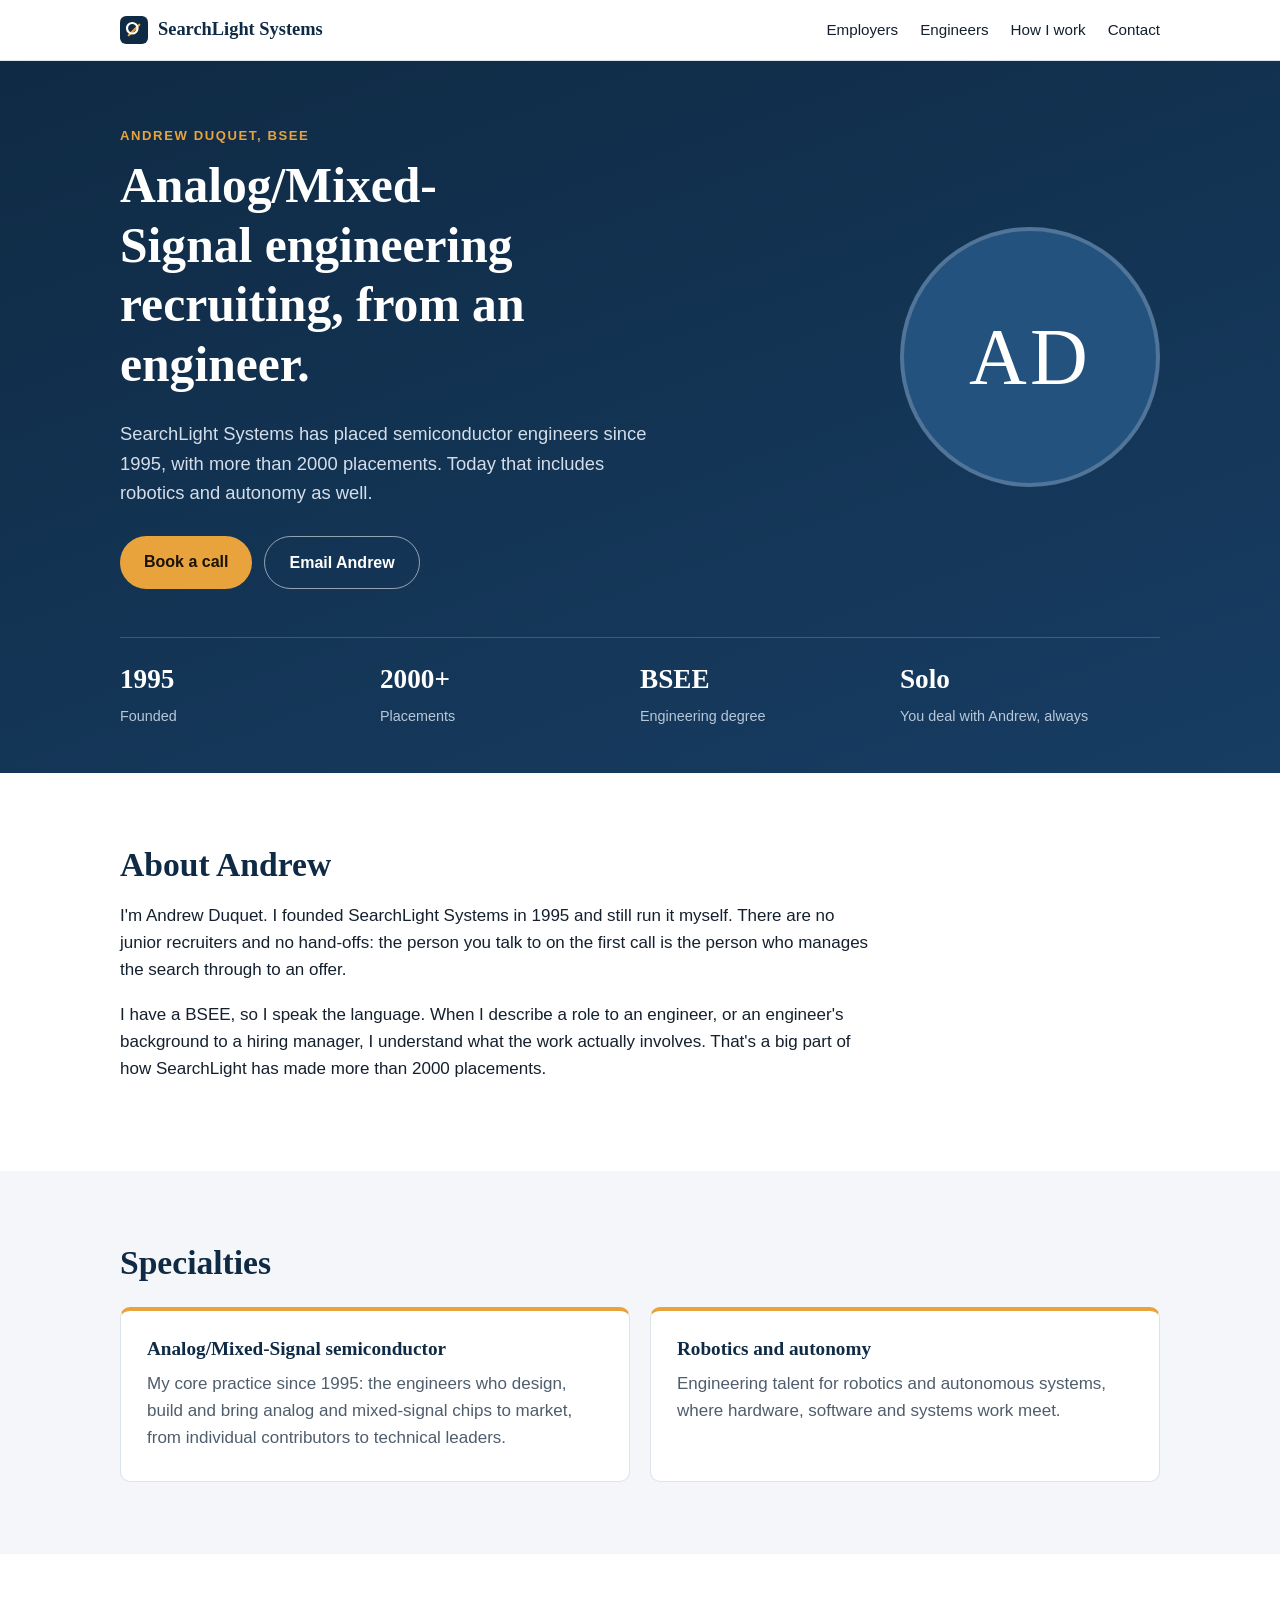
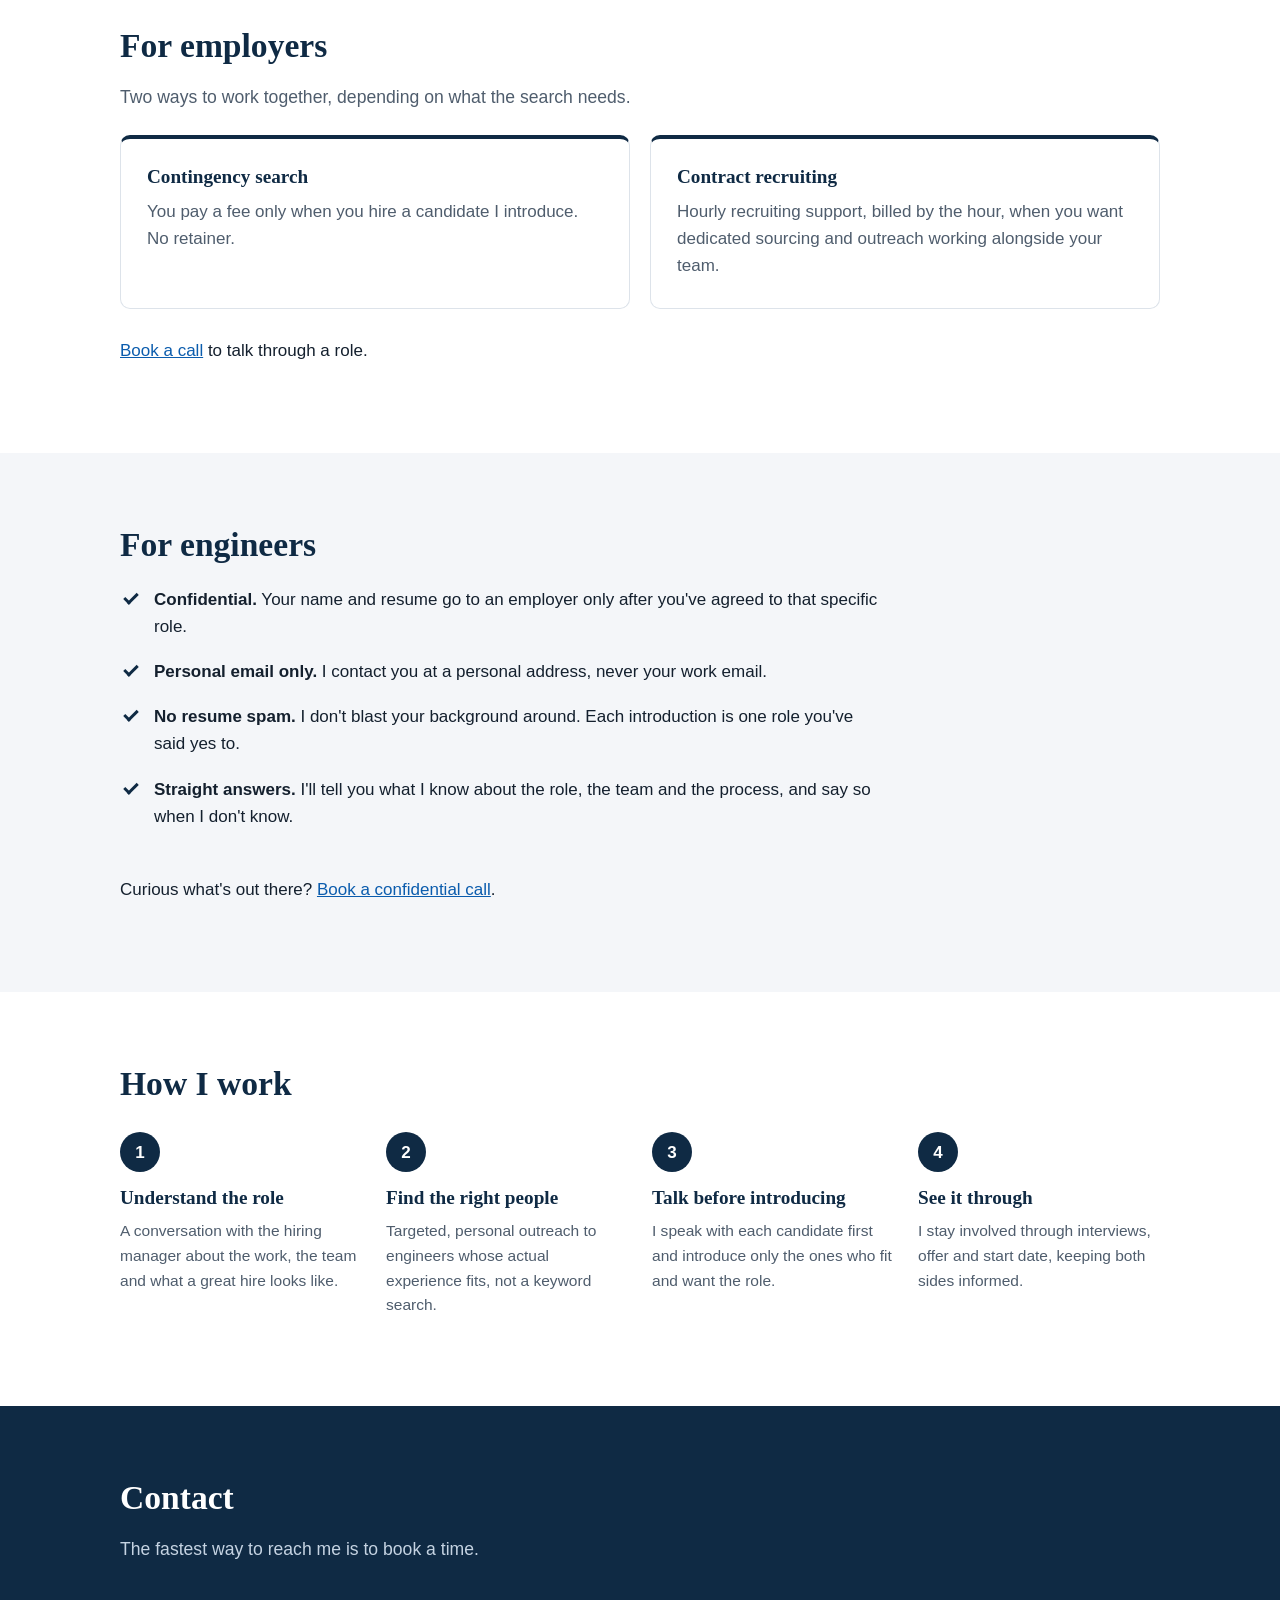
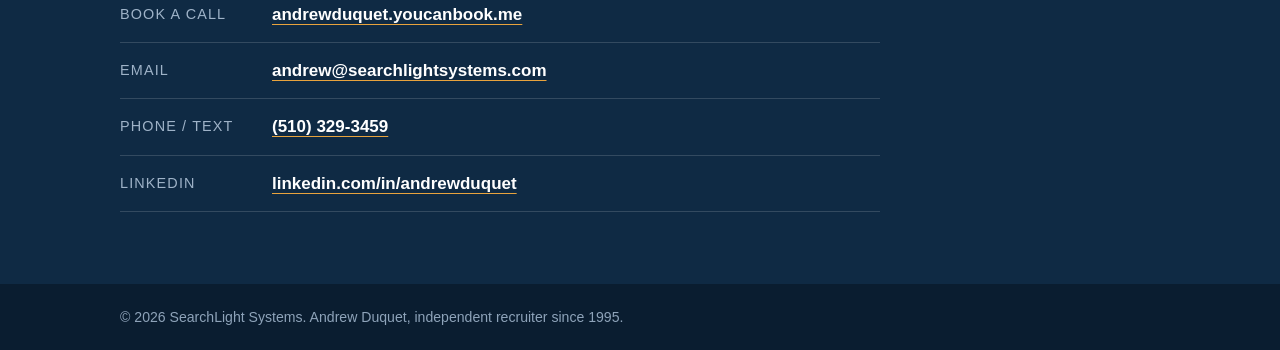
==== index.html @ 08ff0911 "SearchLight Systems one-page site, go-live steps and DNS baseline Co-Authored-By: Claude Opus 5.5 <n" ====
<!doctype html>
<html lang="en">
<head>
  <meta charset="utf-8">
  <meta name="viewport" content="width=device-width, initial-scale=1">
  <title>SearchLight Systems | Analog/Mixed-Signal and Robotics Recruiting</title>
  <meta name="description" content="SearchLight Systems is Andrew Duquet, an independent recruiter placing Analog/Mixed-Signal semiconductor engineers since 1995, plus robotics and autonomy. 2000+ placements. BSEE.">
  <link rel="canonical" href="https://www.searchlightsystems.com/">
  <meta property="og:type" content="website">
  <meta property="og:title" content="SearchLight Systems | Andrew Duquet">
  <meta property="og:description" content="Independent Analog/Mixed-Signal semiconductor recruiting since 1995, plus robotics and autonomy. 2000+ placements.">
  <meta property="og:url" content="https://www.searchlightsystems.com/">
  <meta name="theme-color" content="#0f2a44">
  <link rel="icon" href="assets/favicon.svg" type="image/svg+xml">
  <link rel="stylesheet" href="styles.css">
</head>
<body>
  <a class="skip" href="#main">Skip to content</a>

  <header class="site-header">
    <div class="wrap header-inner">
      <a class="brand" href="#top" aria-label="SearchLight Systems, home">
        <img src="assets/favicon.svg" alt="" width="28" height="28">
        <span>SearchLight Systems</span>
      </a>
      <nav aria-label="Main">
        <ul>
          <li><a href="#employers">Employers</a></li>
          <li><a href="#engineers">Engineers</a></li>
          <li><a href="#process">How I work</a></li>
          <li><a href="#contact">Contact</a></li>
        </ul>
      </nav>
    </div>
  </header>

  <main id="main">
    <section class="hero" id="top">
      <div class="wrap hero-inner">
        <div class="hero-text">
          <p class="eyebrow">Andrew Duquet, BSEE</p>
          <h1>Analog/Mixed-Signal engineering recruiting, from an engineer.</h1>
          <p class="lede">SearchLight Systems has placed semiconductor engineers since 1995, with more than 2000 placements. Today that includes robotics and autonomy as well.</p>
          <div class="actions">
            <a class="btn btn-primary" href="https://andrewduquet.youcanbook.me" target="_blank" rel="noopener">Book a call</a>
            <a class="btn btn-ghost" href="mailto:andrew@searchlightsystems.com">Email Andrew</a>
          </div>
        </div>
        <!-- PLACEHOLDER: replace this monogram with Andrew's headshot.
             Save it as assets/andrew.jpg (square, at least 600x600) and use:
             <img class="headshot" src="assets/andrew.jpg" alt="Andrew Duquet" width="300" height="300"> -->
        <div class="headshot headshot-placeholder" role="img" aria-label="Andrew Duquet">AD</div>
      </div>
      <div class="wrap">
        <ul class="facts" aria-label="At a glance">
          <li><strong>1995</strong><span>Founded</span></li>
          <li><strong>2000+</strong><span>Placements</span></li>
          <li><strong>BSEE</strong><span>Engineering degree</span></li>
          <li><strong>Solo</strong><span>You deal with Andrew, always</span></li>
        </ul>
      </div>
    </section>

    <section id="about" class="section">
      <div class="wrap narrow">
        <h2>About Andrew</h2>
        <p>I'm Andrew Duquet. I founded SearchLight Systems in 1995 and still run it myself. There are no junior recruiters and no hand-offs: the person you talk to on the first call is the person who manages the search through to an offer.</p>
        <p>I have a BSEE, so I speak the language. When I describe a role to an engineer, or an engineer's background to a hiring manager, I understand what the work actually involves. That's a big part of how SearchLight has made more than 2000 placements.</p>
      </div>
    </section>

    <section id="specialties" class="section alt">
      <div class="wrap">
        <h2>Specialties</h2>
        <div class="cards two">
          <article class="card">
            <h3>Analog/Mixed-Signal semiconductor</h3>
            <p>My core practice since 1995: the engineers who design, build and bring analog and mixed-signal chips to market, from individual contributors to technical leaders.</p>
          </article>
          <article class="card">
            <h3>Robotics and autonomy</h3>
            <p>Engineering talent for robotics and autonomous systems, where hardware, software and systems work meet.</p>
          </article>
        </div>
      </div>
    </section>

    <section id="employers" class="section">
      <div class="wrap">
        <h2>For employers</h2>
        <p class="section-lede">Two ways to work together, depending on what the search needs.</p>
        <div class="cards two">
          <article class="card">
            <h3>Contingency search</h3>
            <p>You pay a fee only when you hire a candidate I introduce. No retainer.</p>
          </article>
          <article class="card">
            <h3>Contract recruiting</h3>
            <p>Hourly recruiting support, billed by the hour, when you want dedicated sourcing and outreach working alongside your team.</p>
          </article>
        </div>
        <p class="cta-line"><a href="https://andrewduquet.youcanbook.me" target="_blank" rel="noopener">Book a call</a> to talk through a role.</p>
      </div>
    </section>

    <section id="engineers" class="section alt">
      <div class="wrap narrow">
        <h2>For engineers</h2>
        <ul class="checks">
          <li><strong>Confidential.</strong> Your name and resume go to an employer only after you've agreed to that specific role.</li>
          <li><strong>Personal email only.</strong> I contact you at a personal address, never your work email.</li>
          <li><strong>No resume spam.</strong> I don't blast your background around. Each introduction is one role you've said yes to.</li>
          <li><strong>Straight answers.</strong> I'll tell you what I know about the role, the team and the process, and say so when I don't know.</li>
        </ul>
        <p class="cta-line">Curious what's out there? <a href="https://andrewduquet.youcanbook.me" target="_blank" rel="noopener">Book a confidential call</a>.</p>
      </div>
    </section>

    <section id="process" class="section">
      <div class="wrap">
        <h2>How I work</h2>
        <ol class="steps">
          <li>
            <h3>Understand the role</h3>
            <p>A conversation with the hiring manager about the work, the team and what a great hire looks like.</p>
          </li>
          <li>
            <h3>Find the right people</h3>
            <p>Targeted, personal outreach to engineers whose actual experience fits, not a keyword search.</p>
          </li>
          <li>
            <h3>Talk before introducing</h3>
            <p>I speak with each candidate first and introduce only the ones who fit and want the role.</p>
          </li>
          <li>
            <h3>See it through</h3>
            <p>I stay involved through interviews, offer and start date, keeping both sides informed.</p>
          </li>
        </ol>
      </div>
    </section>

    <section id="contact" class="section contact">
      <div class="wrap narrow">
        <h2>Contact</h2>
        <p class="section-lede">The fastest way to reach me is to book a time.</p>
        <ul class="contact-list">
          <li><span class="label">Book a call</span><a href="https://andrewduquet.youcanbook.me" target="_blank" rel="noopener">andrewduquet.youcanbook.me</a></li>
          <li><span class="label">Email</span><a href="mailto:andrew@searchlightsystems.com">andrew@searchlightsystems.com</a></li>
          <li><span class="label">Phone / text</span><a href="tel:+15103293459">(510) 329-3459</a></li>
          <li><span class="label">LinkedIn</span><a href="https://www.linkedin.com/in/andrewduquet" target="_blank" rel="noopener">linkedin.com/in/andrewduquet</a></li>
        </ul>
      </div>
    </section>
  </main>

  <footer class="site-footer">
    <div class="wrap">
      <p>&copy; <span id="year">2026</span> SearchLight Systems. Andrew Duquet, independent recruiter since 1995.</p>
    </div>
  </footer>
  <script>document.getElementById('year').textContent = new Date().getFullYear();</script>
</body>
</html>
---- styles.css ----
:root {
  --ink: #14202e;
  --muted: #4f5d6d;
  --bg: #ffffff;
  --bg-alt: #f4f6f9;
  --navy: #0f2a44;
  --accent: #e8a33d;
  --accent-ink: #1a1203;
  --link: #0b5cad;
  --line: #dde3ea;
  --radius: 10px;
  --wrap: 1080px;
  --serif: "Iowan Old Style", "Palatino Linotype", Palatino, Georgia, serif;
  --sans: -apple-system, BlinkMacSystemFont, "Segoe UI", Roboto, "Helvetica Neue", Arial, sans-serif;
}

*, *::before, *::after { box-sizing: border-box; }
html { scroll-behavior: smooth; scroll-padding-top: 72px; }
@media (prefers-reduced-motion: reduce) { html { scroll-behavior: auto; } }
body {
  margin: 0;
  font: 17px/1.6 var(--sans);
  color: var(--ink);
  background: var(--bg);
  -webkit-font-smoothing: antialiased;
}
img { max-width: 100%; display: block; }
a { color: var(--link); }
a:focus-visible, .btn:focus-visible { outline: 3px solid var(--accent); outline-offset: 3px; }
h1, h2, h3 { font-family: var(--serif); line-height: 1.2; margin: 0 0 .5em; color: var(--navy); }
h2 { font-size: clamp(1.6rem, 3vw, 2.1rem); }
h3 { font-size: 1.2rem; }
p { margin: 0 0 1em; }

.wrap { max-width: var(--wrap); margin: 0 auto; padding: 0 20px; }
.narrow > * { max-width: 760px; }

.skip { position: absolute; left: -999px; top: 8px; background: var(--navy); color: #fff; padding: 8px 14px; border-radius: 6px; z-index: 100; }
.skip:focus { left: 8px; }

/* Header */
.site-header {
  position: sticky; top: 0; z-index: 50;
  background: rgba(255, 255, 255, .96);
  border-bottom: 1px solid var(--line);
  backdrop-filter: saturate(160%) blur(6px);
}
.header-inner { display: flex; align-items: center; justify-content: space-between; gap: 16px; min-height: 60px; }
.brand { display: flex; align-items: center; gap: 10px; text-decoration: none; color: var(--navy); font-family: var(--serif); font-weight: 700; font-size: 1.15rem; white-space: nowrap; }
nav ul { list-style: none; display: flex; gap: 22px; margin: 0; padding: 0; }
nav a { color: var(--ink); text-decoration: none; font-size: .95rem; font-weight: 500; }
nav a:hover { color: var(--link); }

/* Hero */
.hero { background: linear-gradient(160deg, #0f2a44 0%, #173d63 100%); color: #e9eff6; padding: 64px 0 40px; }
.hero h1 { color: #fff; font-size: clamp(2rem, 4.6vw, 3.1rem); max-width: 18ch; }
.hero-inner { display: grid; grid-template-columns: 1fr auto; gap: 48px; align-items: center; }
.eyebrow { text-transform: uppercase; letter-spacing: .12em; font-size: .82rem; font-weight: 600; color: var(--accent); margin-bottom: .8em; }
.lede { font-size: 1.15rem; max-width: 52ch; color: #d3deea; }
.actions { display: flex; flex-wrap: wrap; gap: 12px; margin-top: 28px; }
.btn { display: inline-block; padding: 13px 24px; border-radius: 999px; font-weight: 600; text-decoration: none; font-size: 1rem; }
.btn-primary { background: var(--accent); color: var(--accent-ink); }
.btn-primary:hover { background: #f0b558; }
.btn-ghost { border: 1.5px solid rgba(255, 255, 255, .55); color: #fff; }
.btn-ghost:hover { background: rgba(255, 255, 255, .1); }
.headshot { width: 260px; height: 260px; border-radius: 50%; object-fit: cover; border: 4px solid rgba(255, 255, 255, .2); }
.headshot-placeholder { display: grid; place-items: center; background: #24527f; color: #fff; font-family: var(--serif); font-size: 5rem; letter-spacing: .04em; }

.facts { list-style: none; padding: 0; margin: 48px 0 0; display: grid; grid-template-columns: repeat(4, 1fr); border-top: 1px solid rgba(255, 255, 255, .18); }
.facts li { padding: 20px 12px 4px 0; }
.facts strong { display: block; font-family: var(--serif); font-size: 1.7rem; color: #fff; }
.facts span { font-size: .9rem; color: #b8c7d8; }

/* Sections */
.section { padding: 72px 0; }
.section.alt { background: var(--bg-alt); }
.section-lede { color: var(--muted); font-size: 1.1rem; max-width: 60ch; }
.cards { display: grid; gap: 20px; margin-top: 24px; }
.cards.two { grid-template-columns: repeat(2, 1fr); }
.card { background: #fff; border: 1px solid var(--line); border-radius: var(--radius); padding: 26px 26px 12px; border-top: 4px solid var(--navy); }
.alt .card { border-color: var(--line); border-top-color: var(--accent); }
.card p { color: var(--muted); }
.cta-line { margin-top: 28px; font-weight: 500; }

.checks { list-style: none; padding: 0; margin: 20px 0 0; }
.checks li { position: relative; padding: 0 0 18px 34px; }
.checks li::before { content: ""; position: absolute; left: 4px; top: 7px; width: 14px; height: 8px; border-left: 3px solid var(--navy); border-bottom: 3px solid var(--navy); transform: rotate(-45deg); }

.steps { list-style: none; padding: 0; margin: 28px 0 0; display: grid; grid-template-columns: repeat(4, 1fr); gap: 24px; counter-reset: step; }
.steps li { counter-increment: step; }
.steps li::before { content: counter(step); display: grid; place-items: center; width: 40px; height: 40px; border-radius: 50%; background: var(--navy); color: #fff; font-weight: 700; margin-bottom: 14px; }
.steps p { color: var(--muted); font-size: .97rem; }

.contact { background: var(--navy); color: #e9eff6; }
.contact h2 { color: #fff; }
.contact .section-lede { color: #c5d3e2; }
.contact-list { list-style: none; padding: 0; margin: 24px 0 0; }
.contact-list li { display: grid; grid-template-columns: 140px 1fr; gap: 12px; padding: 14px 0; border-bottom: 1px solid rgba(255, 255, 255, .15); }
.contact-list .label { color: #9fb3c8; font-size: .9rem; text-transform: uppercase; letter-spacing: .08em; padding-top: 2px; }
.contact-list a { color: #fff; font-weight: 600; text-decoration-color: var(--accent); text-underline-offset: 4px; overflow-wrap: anywhere; }

.site-footer { background: #0a1d30; color: #8ea3b9; font-size: .88rem; padding: 22px 0; }
.site-footer p { margin: 0; }

/* Tablet */
@media (max-width: 880px) {
  .steps { grid-template-columns: repeat(2, 1fr); }
  .headshot { width: 200px; height: 200px; }
  .headshot-placeholder { font-size: 4rem; }
}

/* Phone */
@media (max-width: 640px) {
  body { font-size: 16px; }
  .wrap { padding: 0 16px; }
  nav { display: none; }
  .hero { padding: 40px 0 28px; }
  .hero-inner { grid-template-columns: 1fr; gap: 28px; }
  .headshot { order: -1; width: 120px; height: 120px; }
  .headshot-placeholder { font-size: 2.6rem; }
  .facts { grid-template-columns: repeat(2, 1fr); margin-top: 32px; }
  .facts strong { font-size: 1.45rem; }
  .actions .btn { flex: 1 1 100%; text-align: center; }
  .section { padding: 52px 0; }
  .cards.two, .steps { grid-template-columns: 1fr; }
  .contact-list li { grid-template-columns: 1fr; gap: 2px; }
}
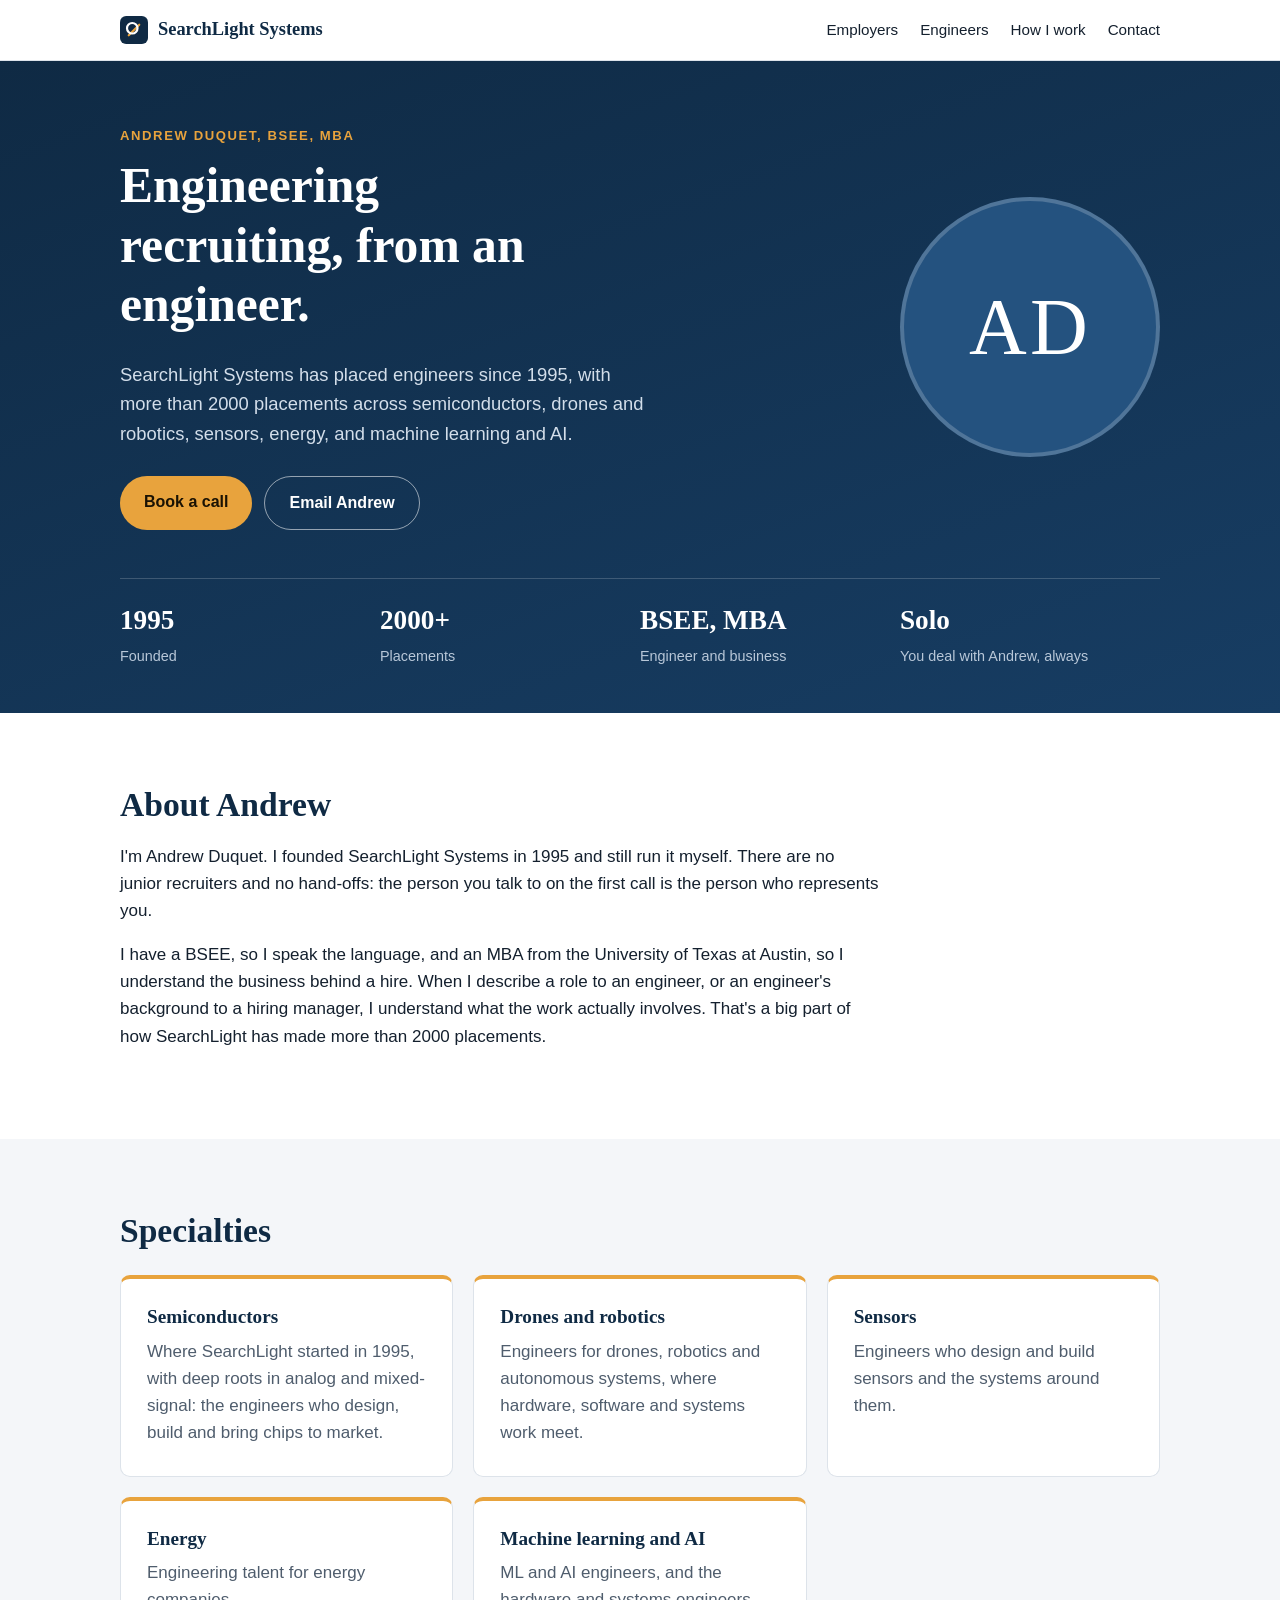
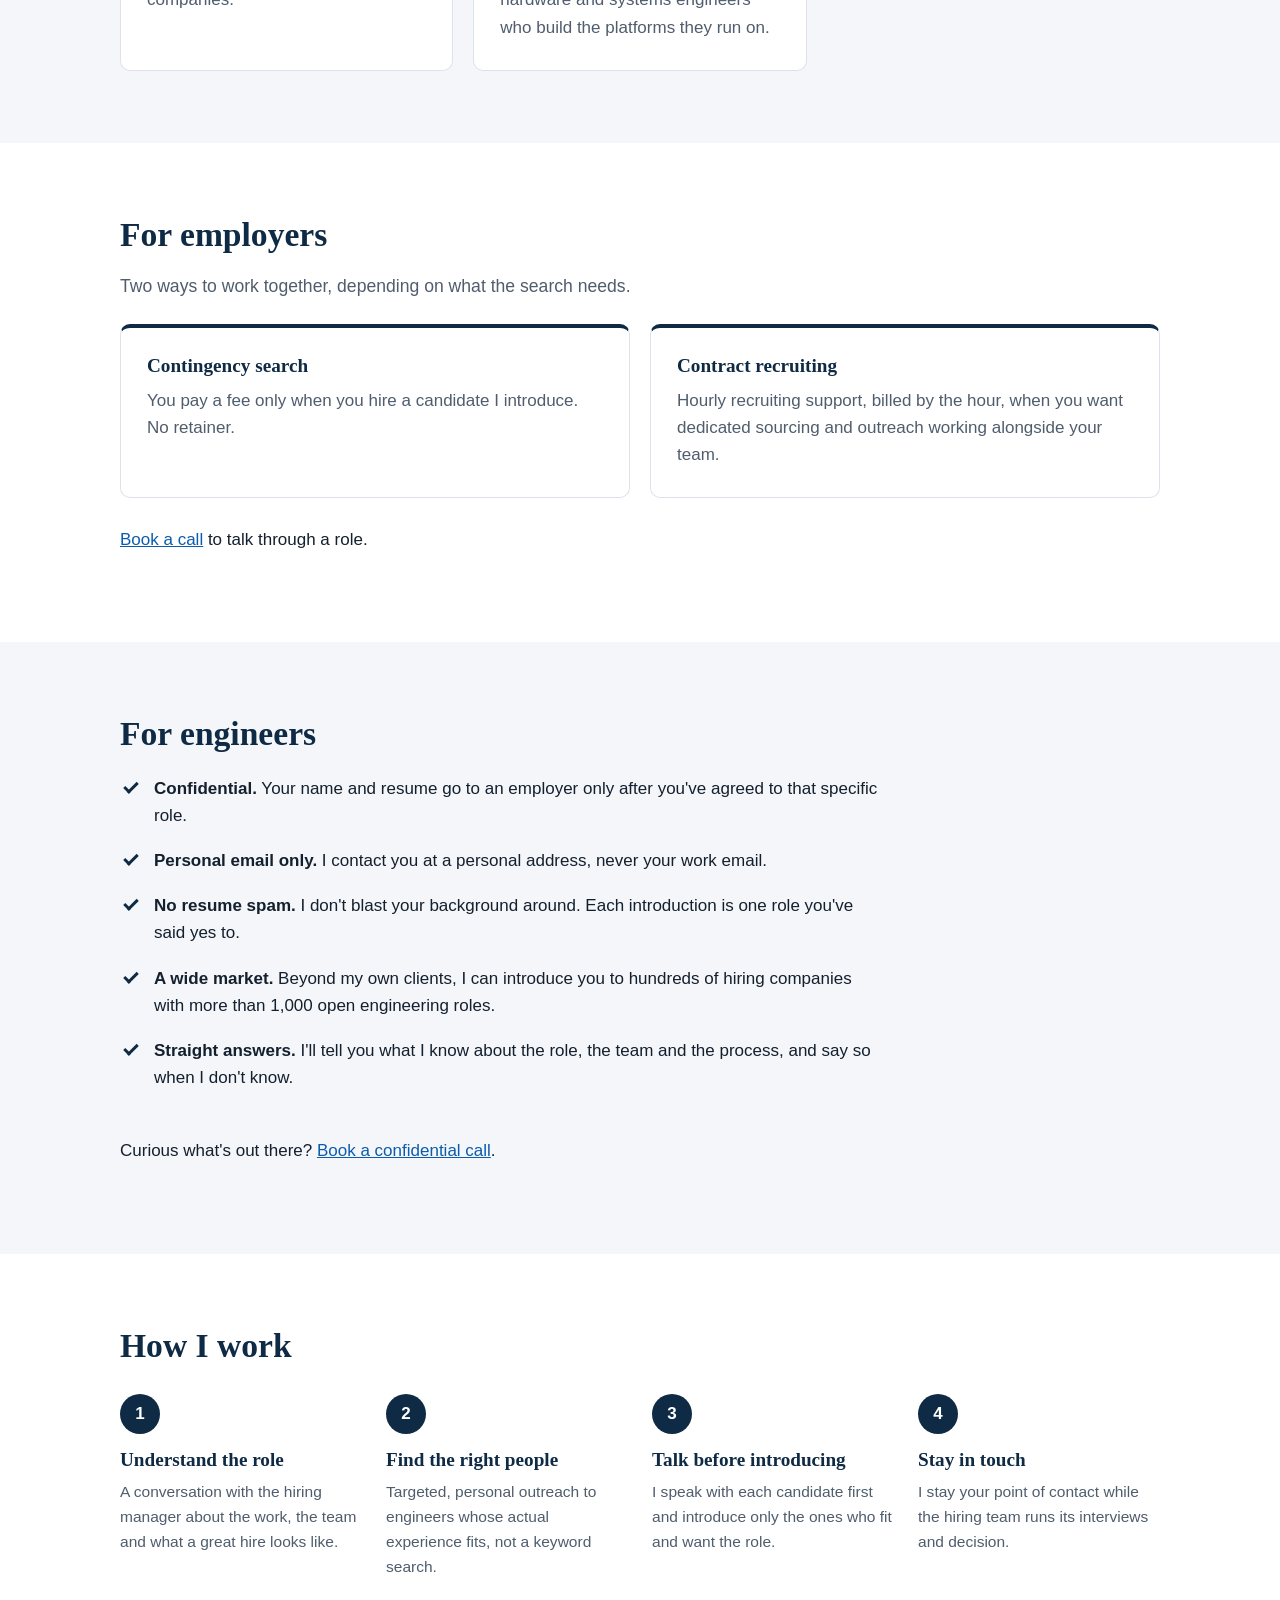
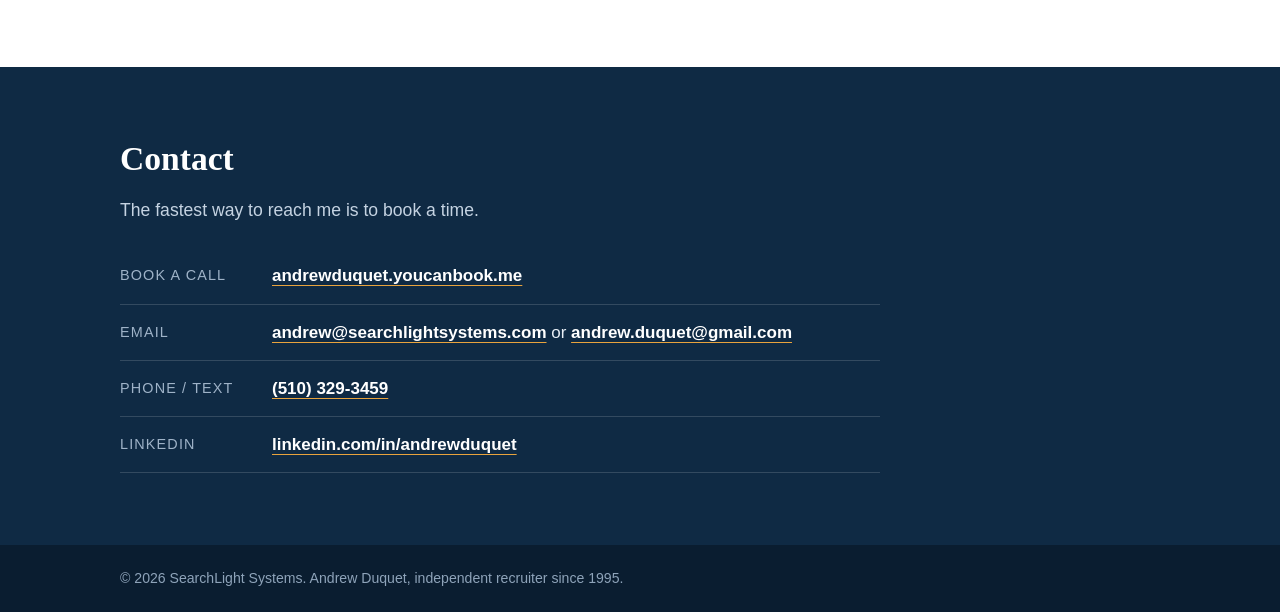
==== commit 738babe2: "Broaden specialties, add MBA and Gmail, drop 'through to an offer' (draft, unpublished) Co-Authored-" ====
--- a/index.html
+++ b/index.html
@@ -3,12 +3,12 @@
 <head>
   <meta charset="utf-8">
   <meta name="viewport" content="width=device-width, initial-scale=1">
-  <title>SearchLight Systems | Analog/Mixed-Signal and Robotics Recruiting</title>
-  <meta name="description" content="SearchLight Systems is Andrew Duquet, an independent recruiter placing Analog/Mixed-Signal semiconductor engineers since 1995, plus robotics and autonomy. 2000+ placements. BSEE.">
+  <title>SearchLight Systems | Engineering Recruiting: Semiconductors, Drones, Sensors, Energy, AI</title>
+  <meta name="description" content="SearchLight Systems is Andrew Duquet, an independent engineering recruiter since 1995: semiconductors, drones and robotics, sensors, energy, and machine learning and AI. 2000+ placements. BSEE, MBA.">
   <link rel="canonical" href="https://www.searchlightsystems.com/">
   <meta property="og:type" content="website">
   <meta property="og:title" content="SearchLight Systems | Andrew Duquet">
-  <meta property="og:description" content="Independent Analog/Mixed-Signal semiconductor recruiting since 1995, plus robotics and autonomy. 2000+ placements.">
+  <meta property="og:description" content="Independent engineering recruiting since 1995: semiconductors, drones and robotics, sensors, energy, and machine learning and AI. 2000+ placements.">
   <meta property="og:url" content="https://www.searchlightsystems.com/">
   <meta name="theme-color" content="#0f2a44">
   <link rel="icon" href="assets/favicon.svg" type="image/svg+xml">
@@ -38,9 +38,9 @@
     <section class="hero" id="top">
       <div class="wrap hero-inner">
         <div class="hero-text">
-          <p class="eyebrow">Andrew Duquet, BSEE</p>
-          <h1>Analog/Mixed-Signal engineering recruiting, from an engineer.</h1>
-          <p class="lede">SearchLight Systems has placed semiconductor engineers since 1995, with more than 2000 placements. Today that includes robotics and autonomy as well.</p>
+          <p class="eyebrow">Andrew Duquet, BSEE, MBA</p>
+          <h1>Engineering recruiting, from an engineer.</h1>
+          <p class="lede">SearchLight Systems has placed engineers since 1995, with more than 2000 placements across semiconductors, drones and robotics, sensors, energy, and machine learning and AI.</p>
           <div class="actions">
             <a class="btn btn-primary" href="https://andrewduquet.youcanbook.me" target="_blank" rel="noopener">Book a call</a>
             <a class="btn btn-ghost" href="mailto:andrew@searchlightsystems.com">Email Andrew</a>
@@ -55,7 +55,7 @@
         <ul class="facts" aria-label="At a glance">
           <li><strong>1995</strong><span>Founded</span></li>
           <li><strong>2000+</strong><span>Placements</span></li>
-          <li><strong>BSEE</strong><span>Engineering degree</span></li>
+          <li><strong>BSEE, MBA</strong><span>Engineer and business</span></li>
           <li><strong>Solo</strong><span>You deal with Andrew, always</span></li>
         </ul>
       </div>
@@ -64,22 +64,34 @@
     <section id="about" class="section">
       <div class="wrap narrow">
         <h2>About Andrew</h2>
-        <p>I'm Andrew Duquet. I founded SearchLight Systems in 1995 and still run it myself. There are no junior recruiters and no hand-offs: the person you talk to on the first call is the person who manages the search through to an offer.</p>
-        <p>I have a BSEE, so I speak the language. When I describe a role to an engineer, or an engineer's background to a hiring manager, I understand what the work actually involves. That's a big part of how SearchLight has made more than 2000 placements.</p>
+        <p>I'm Andrew Duquet. I founded SearchLight Systems in 1995 and still run it myself. There are no junior recruiters and no hand-offs: the person you talk to on the first call is the person who represents you.</p>
+        <p>I have a BSEE, so I speak the language, and an MBA from the University of Texas at Austin, so I understand the business behind a hire. When I describe a role to an engineer, or an engineer's background to a hiring manager, I understand what the work actually involves. That's a big part of how SearchLight has made more than 2000 placements.</p>
       </div>
     </section>
 
     <section id="specialties" class="section alt">
       <div class="wrap">
         <h2>Specialties</h2>
-        <div class="cards two">
+        <div class="cards three">
           <article class="card">
-            <h3>Analog/Mixed-Signal semiconductor</h3>
-            <p>My core practice since 1995: the engineers who design, build and bring analog and mixed-signal chips to market, from individual contributors to technical leaders.</p>
+            <h3>Semiconductors</h3>
+            <p>Where SearchLight started in 1995, with deep roots in analog and mixed-signal: the engineers who design, build and bring chips to market.</p>
           </article>
           <article class="card">
-            <h3>Robotics and autonomy</h3>
-            <p>Engineering talent for robotics and autonomous systems, where hardware, software and systems work meet.</p>
+            <h3>Drones and robotics</h3>
+            <p>Engineers for drones, robotics and autonomous systems, where hardware, software and systems work meet.</p>
+          </article>
+          <article class="card">
+            <h3>Sensors</h3>
+            <p>Engineers who design and build sensors and the systems around them.</p>
+          </article>
+          <article class="card">
+            <h3>Energy</h3>
+            <p>Engineering talent for energy companies.</p>
+          </article>
+          <article class="card">
+            <h3>Machine learning and AI</h3>
+            <p>ML and AI engineers, and the hardware and systems engineers who build the platforms they run on.</p>
           </article>
         </div>
       </div>
@@ -110,6 +122,7 @@
           <li><strong>Confidential.</strong> Your name and resume go to an employer only after you've agreed to that specific role.</li>
           <li><strong>Personal email only.</strong> I contact you at a personal address, never your work email.</li>
           <li><strong>No resume spam.</strong> I don't blast your background around. Each introduction is one role you've said yes to.</li>
+          <li><strong>A wide market.</strong> Beyond my own clients, I can introduce you to hundreds of hiring companies with more than 1,000 open engineering roles.</li>
           <li><strong>Straight answers.</strong> I'll tell you what I know about the role, the team and the process, and say so when I don't know.</li>
         </ul>
         <p class="cta-line">Curious what's out there? <a href="https://andrewduquet.youcanbook.me" target="_blank" rel="noopener">Book a confidential call</a>.</p>
@@ -133,8 +146,8 @@
             <p>I speak with each candidate first and introduce only the ones who fit and want the role.</p>
           </li>
           <li>
-            <h3>See it through</h3>
-            <p>I stay involved through interviews, offer and start date, keeping both sides informed.</p>
+            <h3>Stay in touch</h3>
+            <p>I stay your point of contact while the hiring team runs its interviews and decision.</p>
           </li>
         </ol>
       </div>
@@ -146,7 +159,7 @@
         <p class="section-lede">The fastest way to reach me is to book a time.</p>
         <ul class="contact-list">
           <li><span class="label">Book a call</span><a href="https://andrewduquet.youcanbook.me" target="_blank" rel="noopener">andrewduquet.youcanbook.me</a></li>
-          <li><span class="label">Email</span><a href="mailto:andrew@searchlightsystems.com">andrew@searchlightsystems.com</a></li>
+          <li><span class="label">Email</span><span><a href="mailto:andrew@searchlightsystems.com">andrew@searchlightsystems.com</a> or <a href="mailto:andrew.duquet@gmail.com">andrew.duquet@gmail.com</a></span></li>
           <li><span class="label">Phone / text</span><a href="tel:+15103293459">(510) 329-3459</a></li>
           <li><span class="label">LinkedIn</span><a href="https://www.linkedin.com/in/andrewduquet" target="_blank" rel="noopener">linkedin.com/in/andrewduquet</a></li>
         </ul>
--- a/styles.css
+++ b/styles.css
@@ -77,6 +77,7 @@
 .section-lede { color: var(--muted); font-size: 1.1rem; max-width: 60ch; }
 .cards { display: grid; gap: 20px; margin-top: 24px; }
 .cards.two { grid-template-columns: repeat(2, 1fr); }
+.cards.three { grid-template-columns: repeat(3, 1fr); }
 .card { background: #fff; border: 1px solid var(--line); border-radius: var(--radius); padding: 26px 26px 12px; border-top: 4px solid var(--navy); }
 .alt .card { border-color: var(--line); border-top-color: var(--accent); }
 .card p { color: var(--muted); }
@@ -97,6 +98,7 @@
 .contact-list { list-style: none; padding: 0; margin: 24px 0 0; }
 .contact-list li { display: grid; grid-template-columns: 140px 1fr; gap: 12px; padding: 14px 0; border-bottom: 1px solid rgba(255, 255, 255, .15); }
 .contact-list .label { color: #9fb3c8; font-size: .9rem; text-transform: uppercase; letter-spacing: .08em; padding-top: 2px; }
+.contact-list span { overflow-wrap: anywhere; }
 .contact-list a { color: #fff; font-weight: 600; text-decoration-color: var(--accent); text-underline-offset: 4px; overflow-wrap: anywhere; }
 
 .site-footer { background: #0a1d30; color: #8ea3b9; font-size: .88rem; padding: 22px 0; }
@@ -104,7 +106,7 @@
 
 /* Tablet */
 @media (max-width: 880px) {
-  .steps { grid-template-columns: repeat(2, 1fr); }
+  .steps, .cards.three { grid-template-columns: repeat(2, 1fr); }
   .headshot { width: 200px; height: 200px; }
   .headshot-placeholder { font-size: 4rem; }
 }
@@ -122,6 +124,6 @@
   .facts strong { font-size: 1.45rem; }
   .actions .btn { flex: 1 1 100%; text-align: center; }
   .section { padding: 52px 0; }
-  .cards.two, .steps { grid-template-columns: 1fr; }
+  .cards.two, .cards.three, .steps { grid-template-columns: 1fr; }
   .contact-list li { grid-template-columns: 1fr; gap: 2px; }
 }
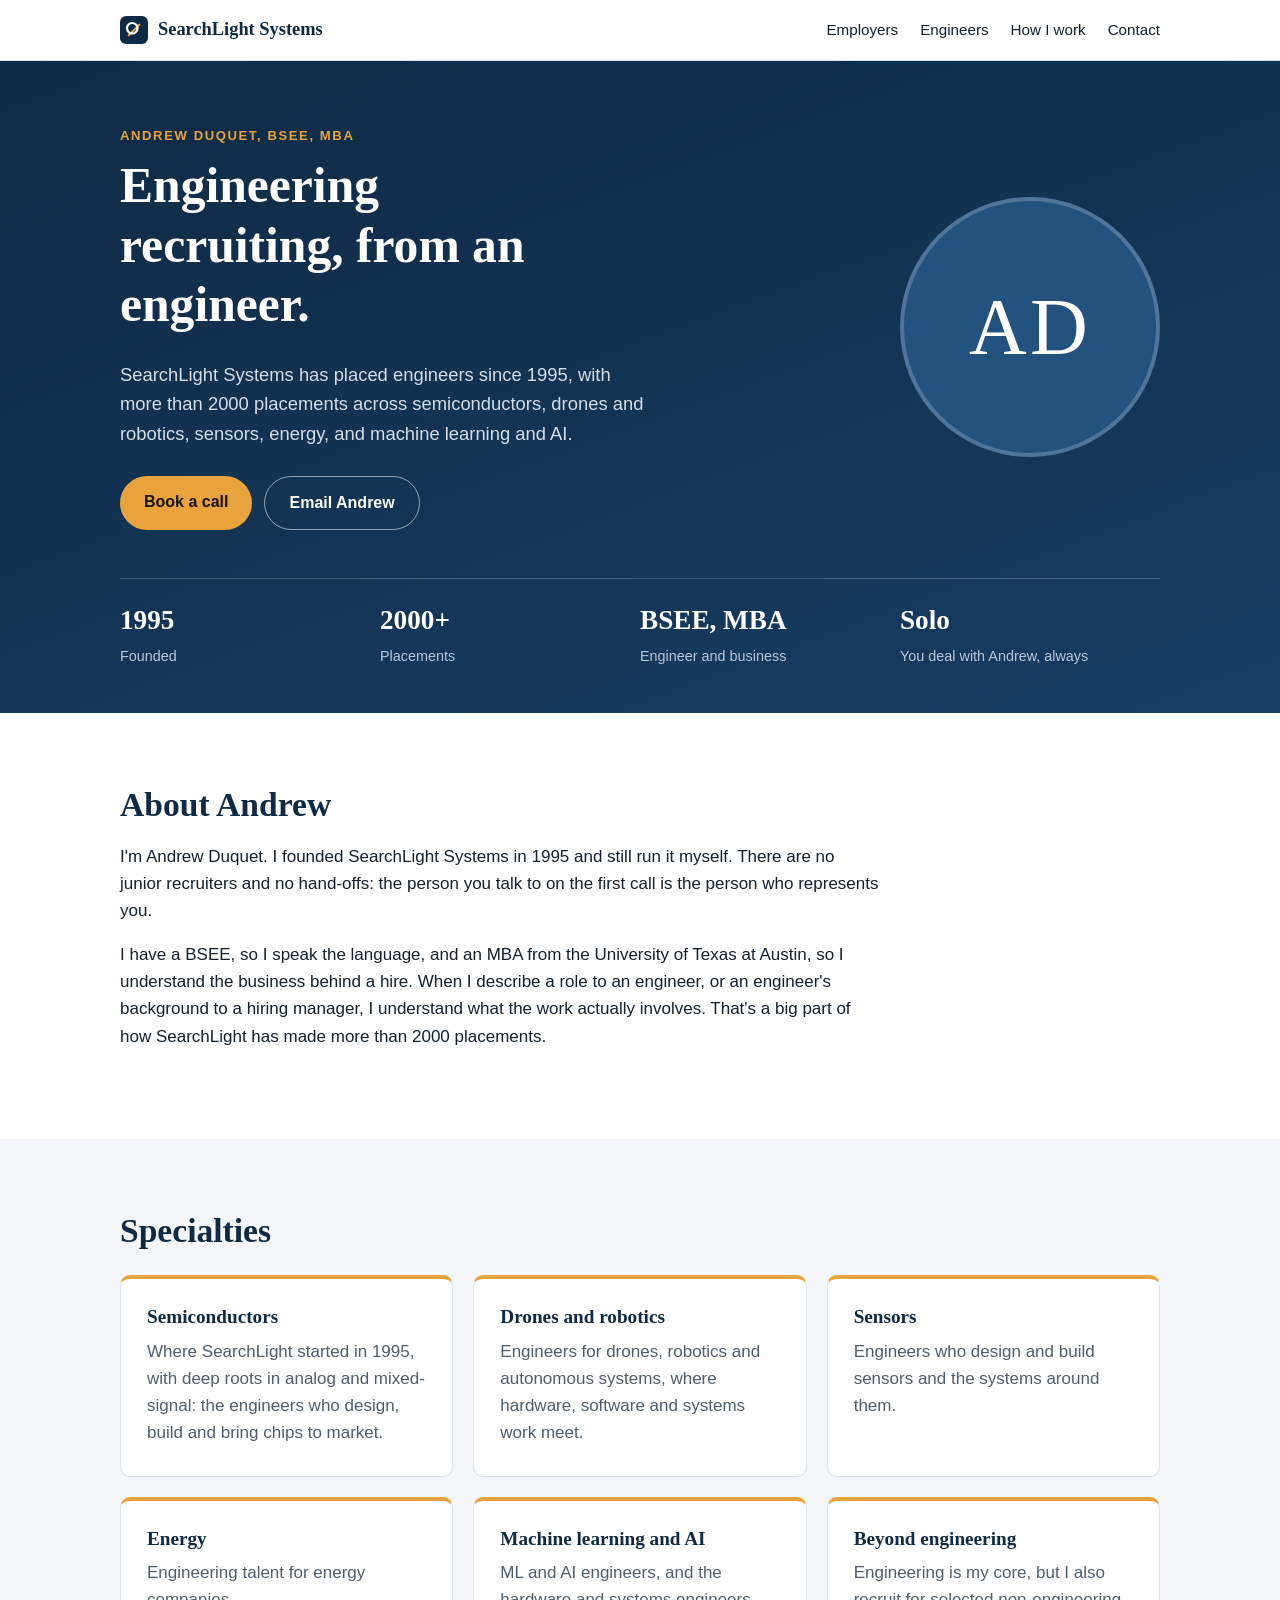
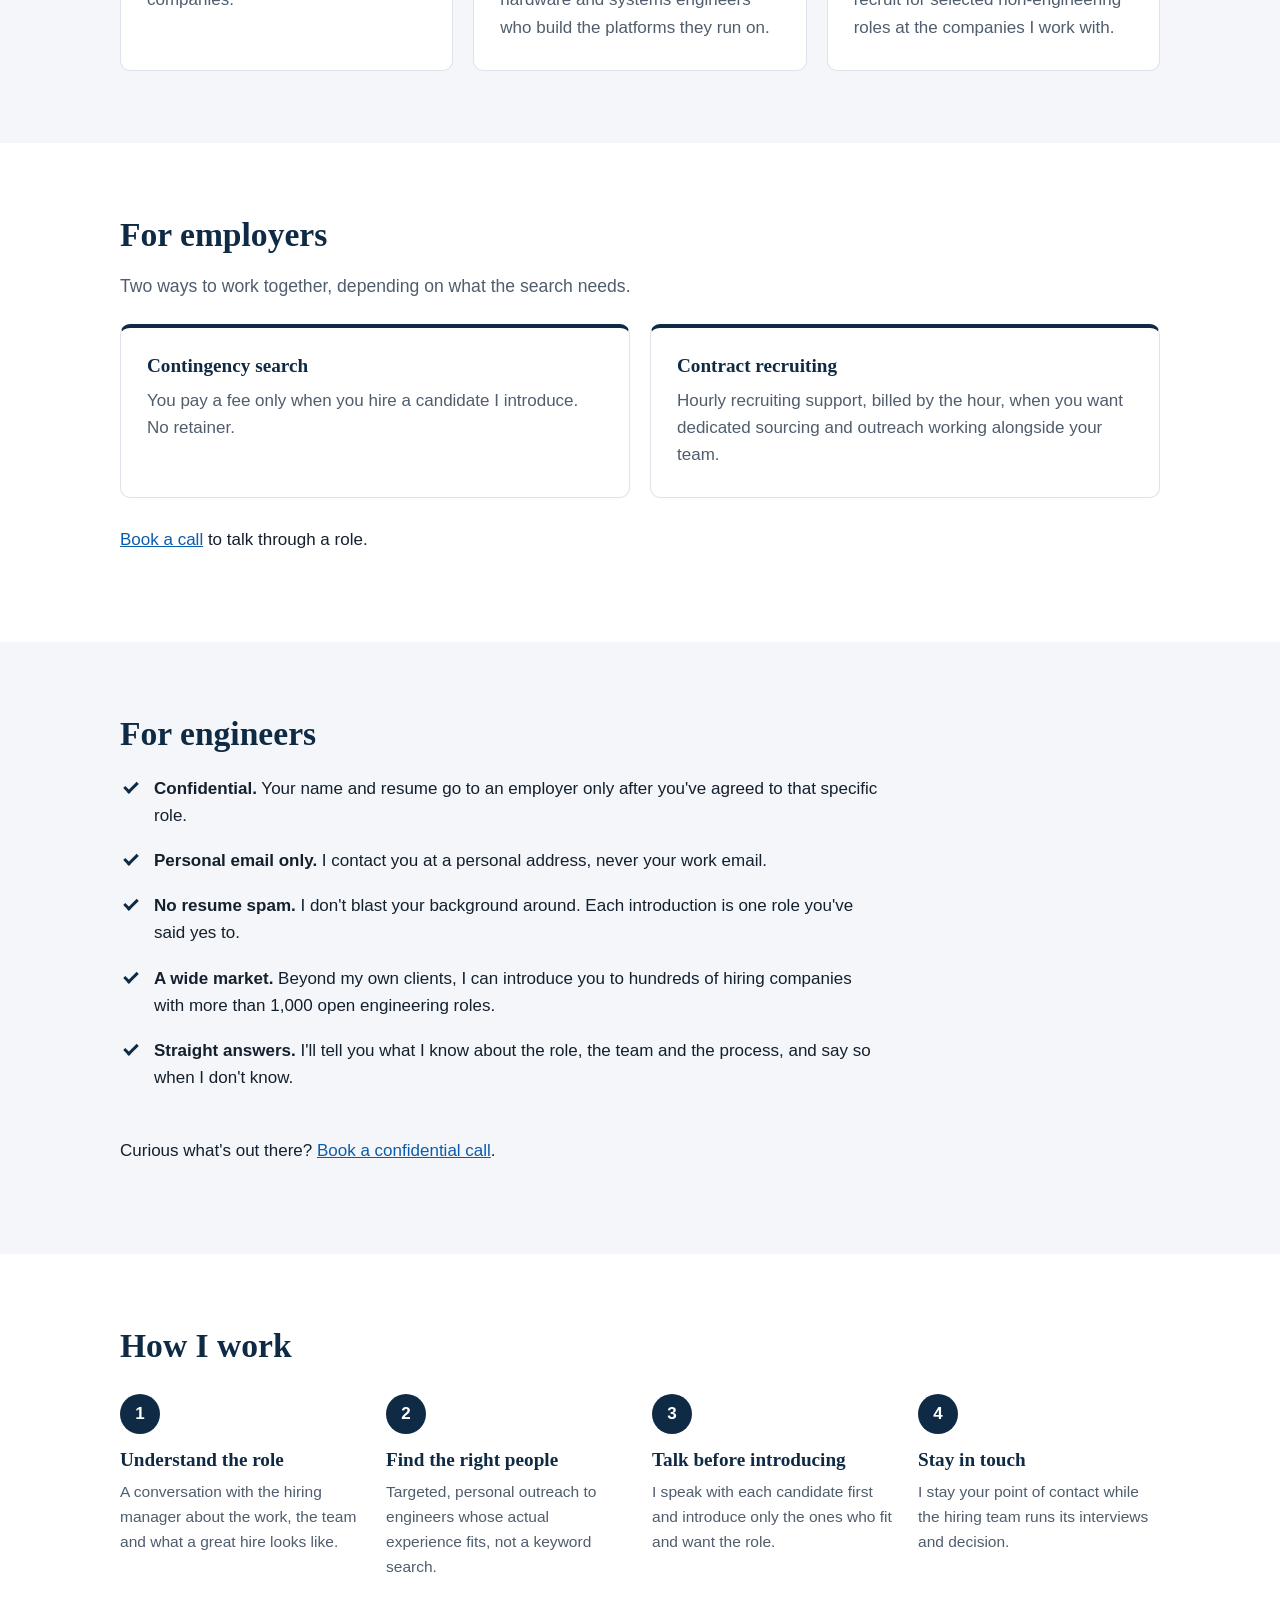
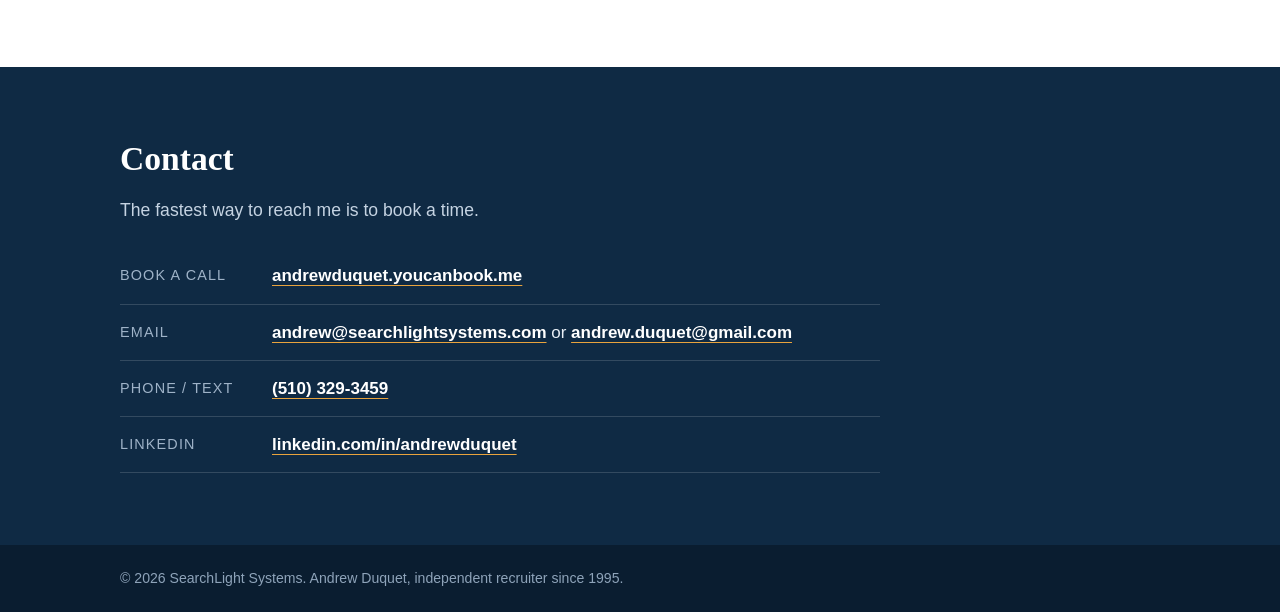
==== commit 8188918f: "Add 'Beyond engineering' specialty card (draft, unpublished) Co-Authored-By: Claude Opus 5.5 <norepl" ====
--- a/index.html
+++ b/index.html
@@ -93,6 +93,10 @@
             <h3>Machine learning and AI</h3>
             <p>ML and AI engineers, and the hardware and systems engineers who build the platforms they run on.</p>
           </article>
+          <article class="card">
+            <h3>Beyond engineering</h3>
+            <p>Engineering is my core, but I also recruit for selected non-engineering roles at the companies I work with.</p>
+          </article>
         </div>
       </div>
     </section>
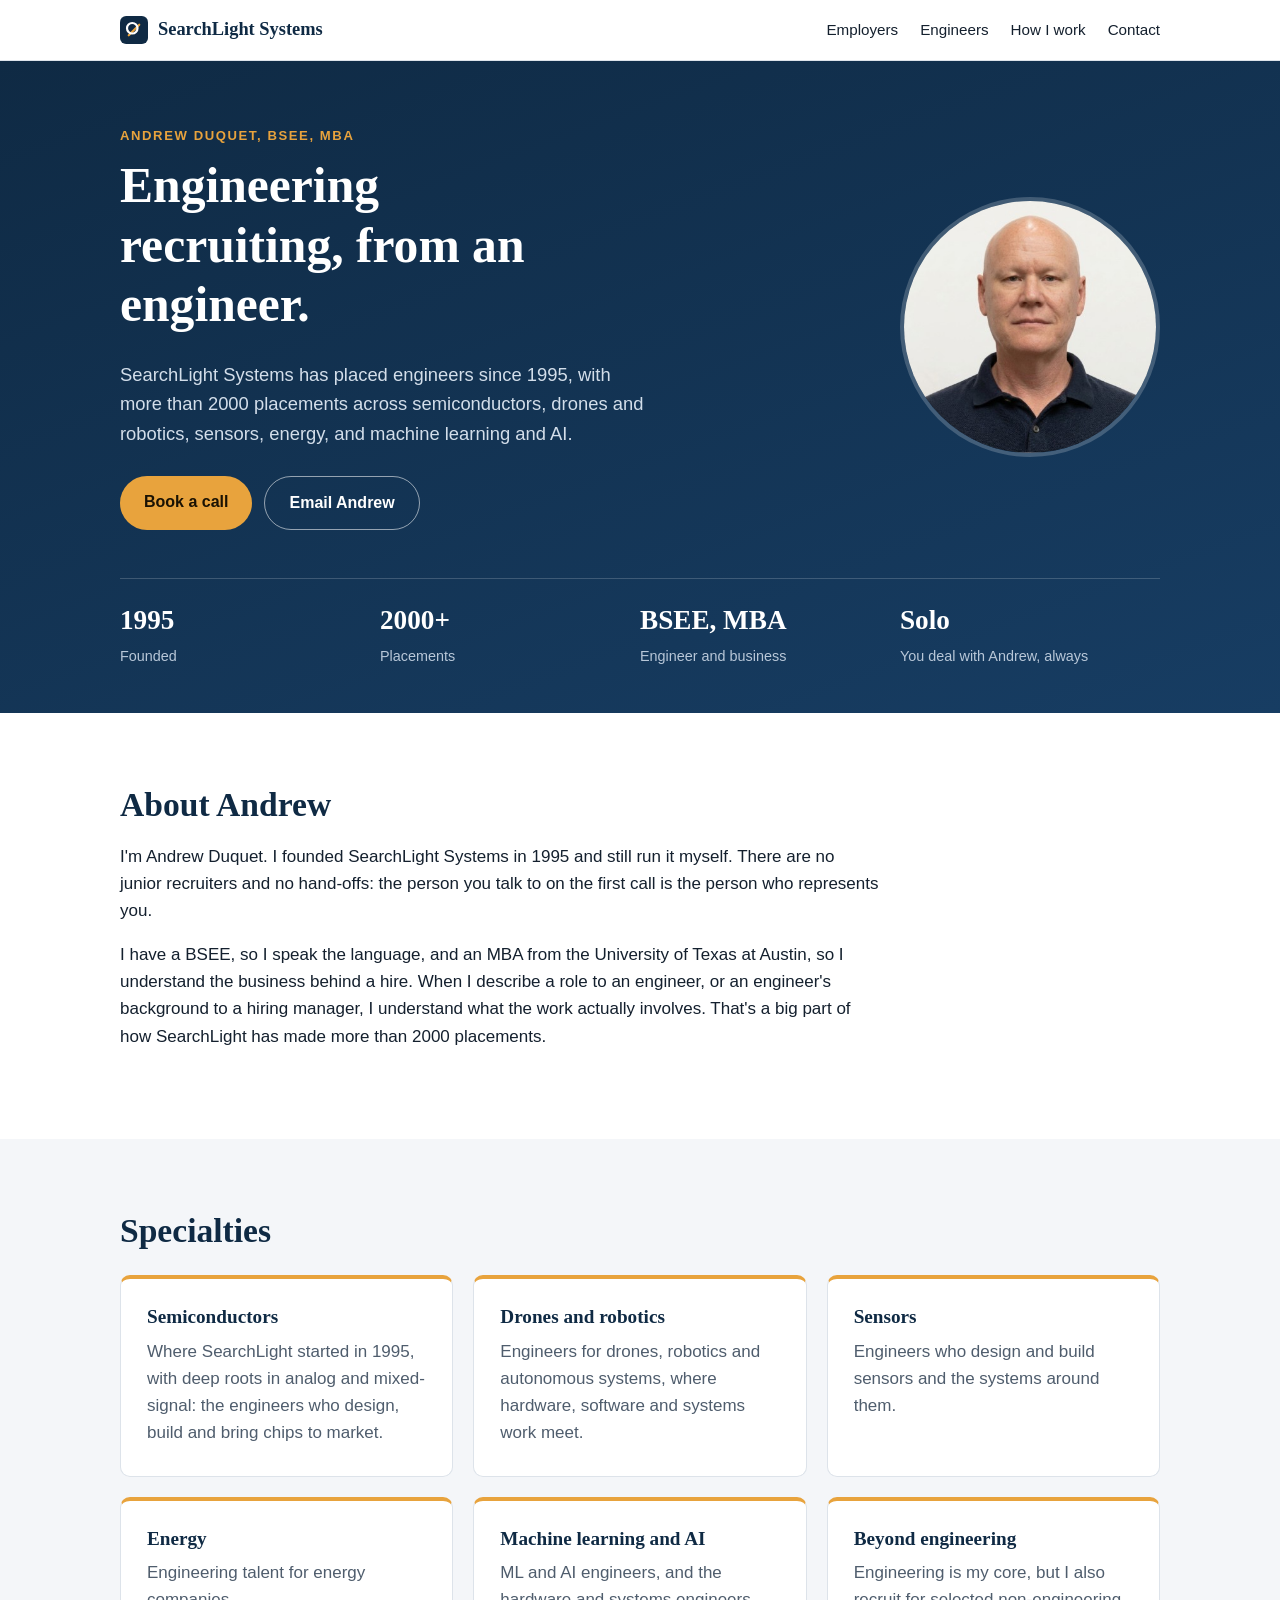
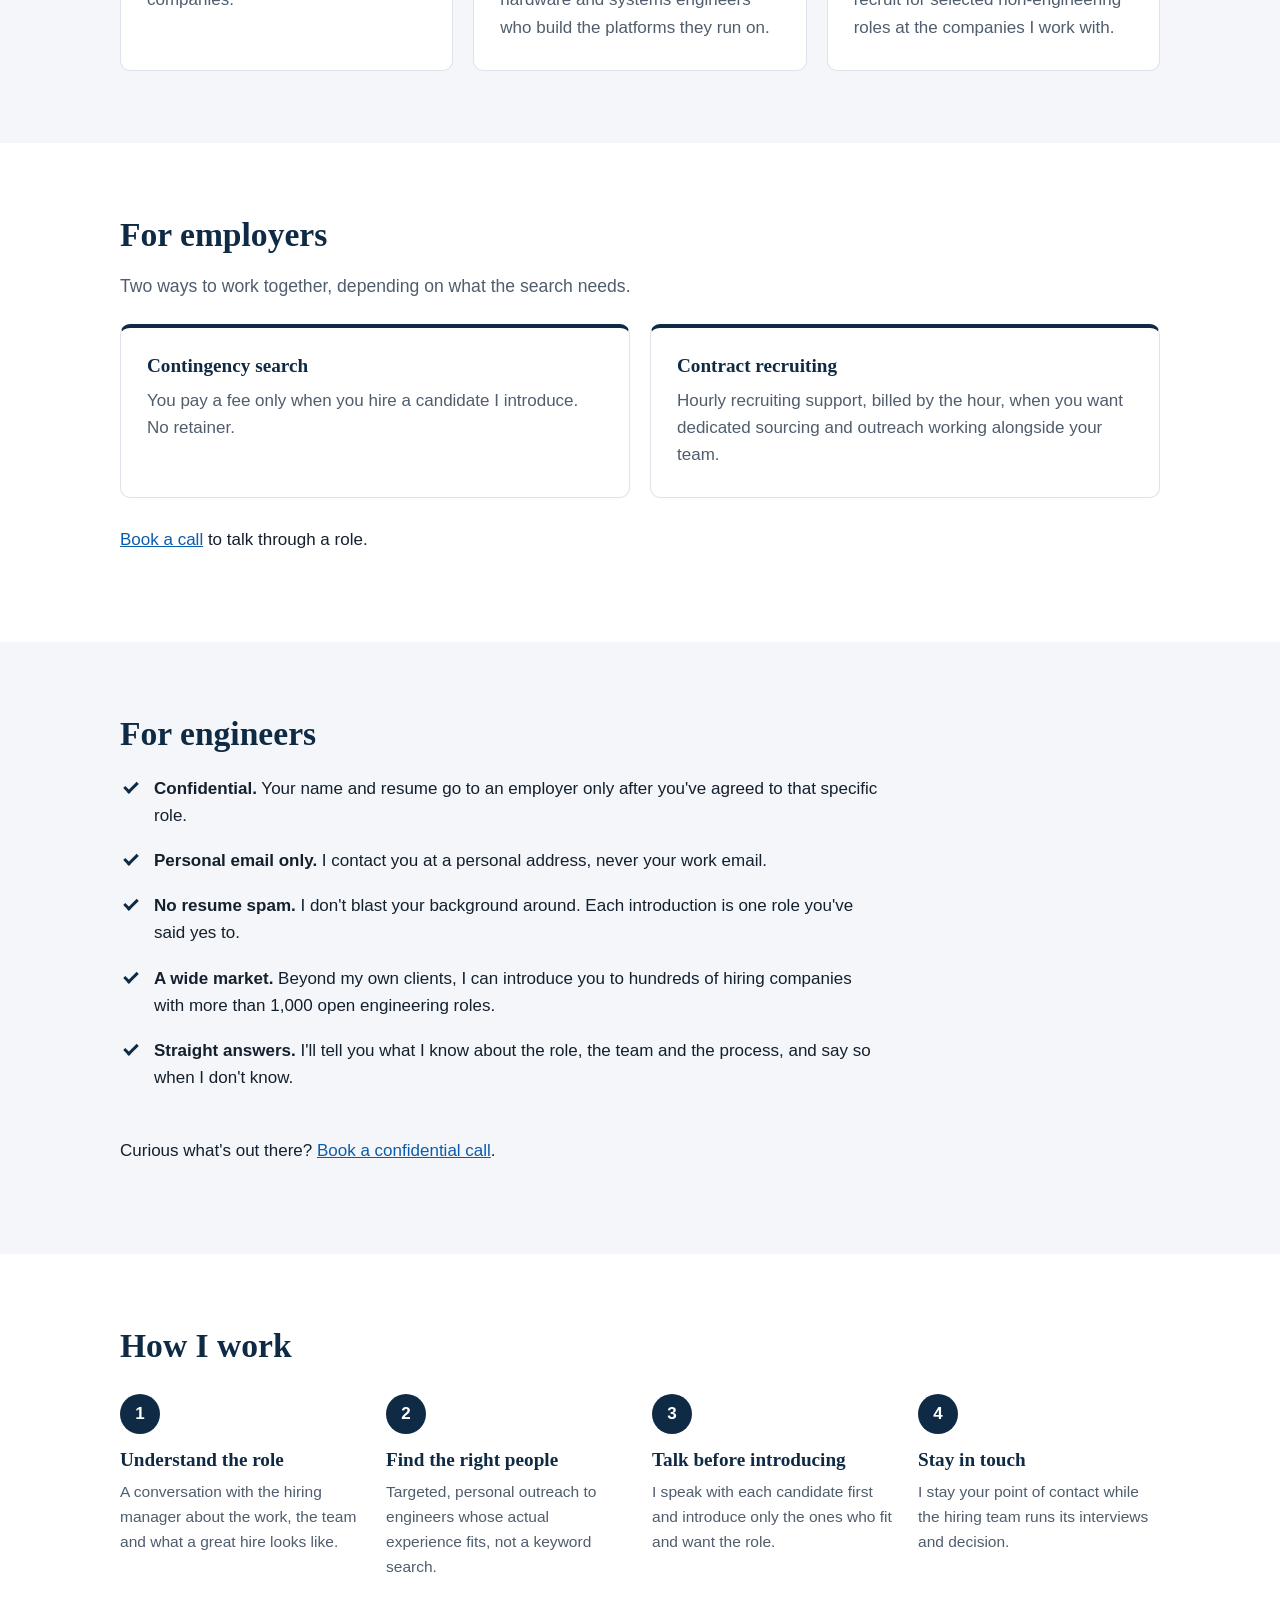
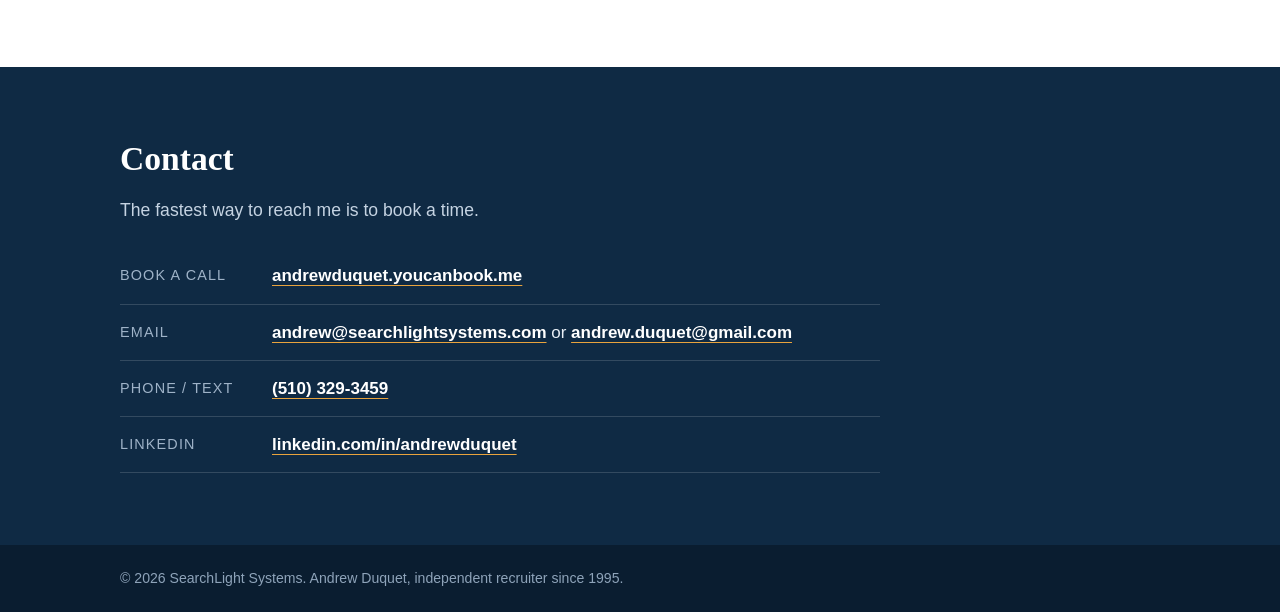
==== commit a9079e90: "Add Andrew's headshot (also as link-preview image) Co-Authored-By: Claude Opus 5.5 <noreply@anthropi" ====
--- a/index.html
+++ b/index.html
@@ -10,6 +10,7 @@
   <meta property="og:title" content="SearchLight Systems | Andrew Duquet">
   <meta property="og:description" content="Independent engineering recruiting since 1995: semiconductors, drones and robotics, sensors, energy, and machine learning and AI. 2000+ placements.">
   <meta property="og:url" content="https://www.searchlightsystems.com/">
+  <meta property="og:image" content="https://www.searchlightsystems.com/assets/andrew.jpg">
   <meta name="theme-color" content="#0f2a44">
   <link rel="icon" href="assets/favicon.svg" type="image/svg+xml">
   <link rel="stylesheet" href="styles.css">
@@ -46,10 +47,7 @@
             <a class="btn btn-ghost" href="mailto:andrew@searchlightsystems.com">Email Andrew</a>
           </div>
         </div>
-        <!-- PLACEHOLDER: replace this monogram with Andrew's headshot.
-             Save it as assets/andrew.jpg (square, at least 600x600) and use:
-             <img class="headshot" src="assets/andrew.jpg" alt="Andrew Duquet" width="300" height="300"> -->
-        <div class="headshot headshot-placeholder" role="img" aria-label="Andrew Duquet">AD</div>
+        <img class="headshot" src="assets/andrew.jpg" alt="Andrew Duquet" width="400" height="400">
       </div>
       <div class="wrap">
         <ul class="facts" aria-label="At a glance">
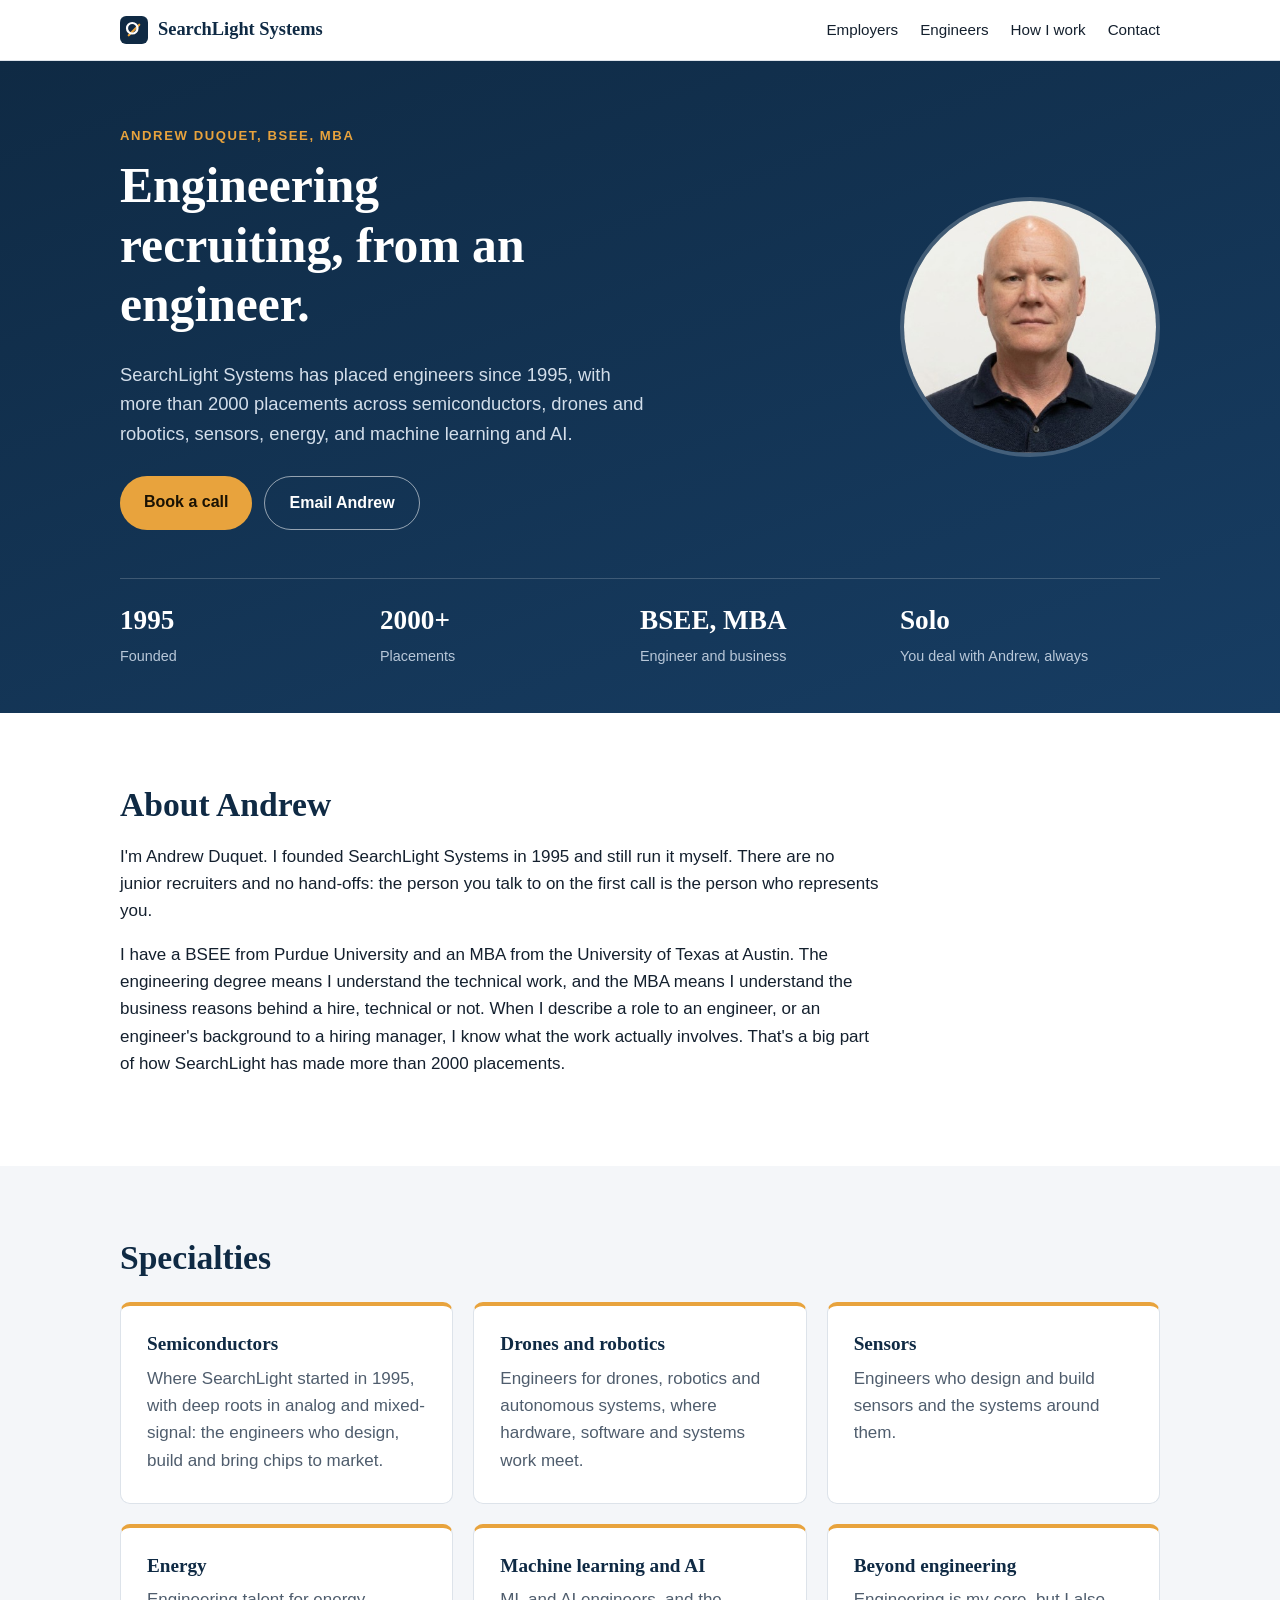
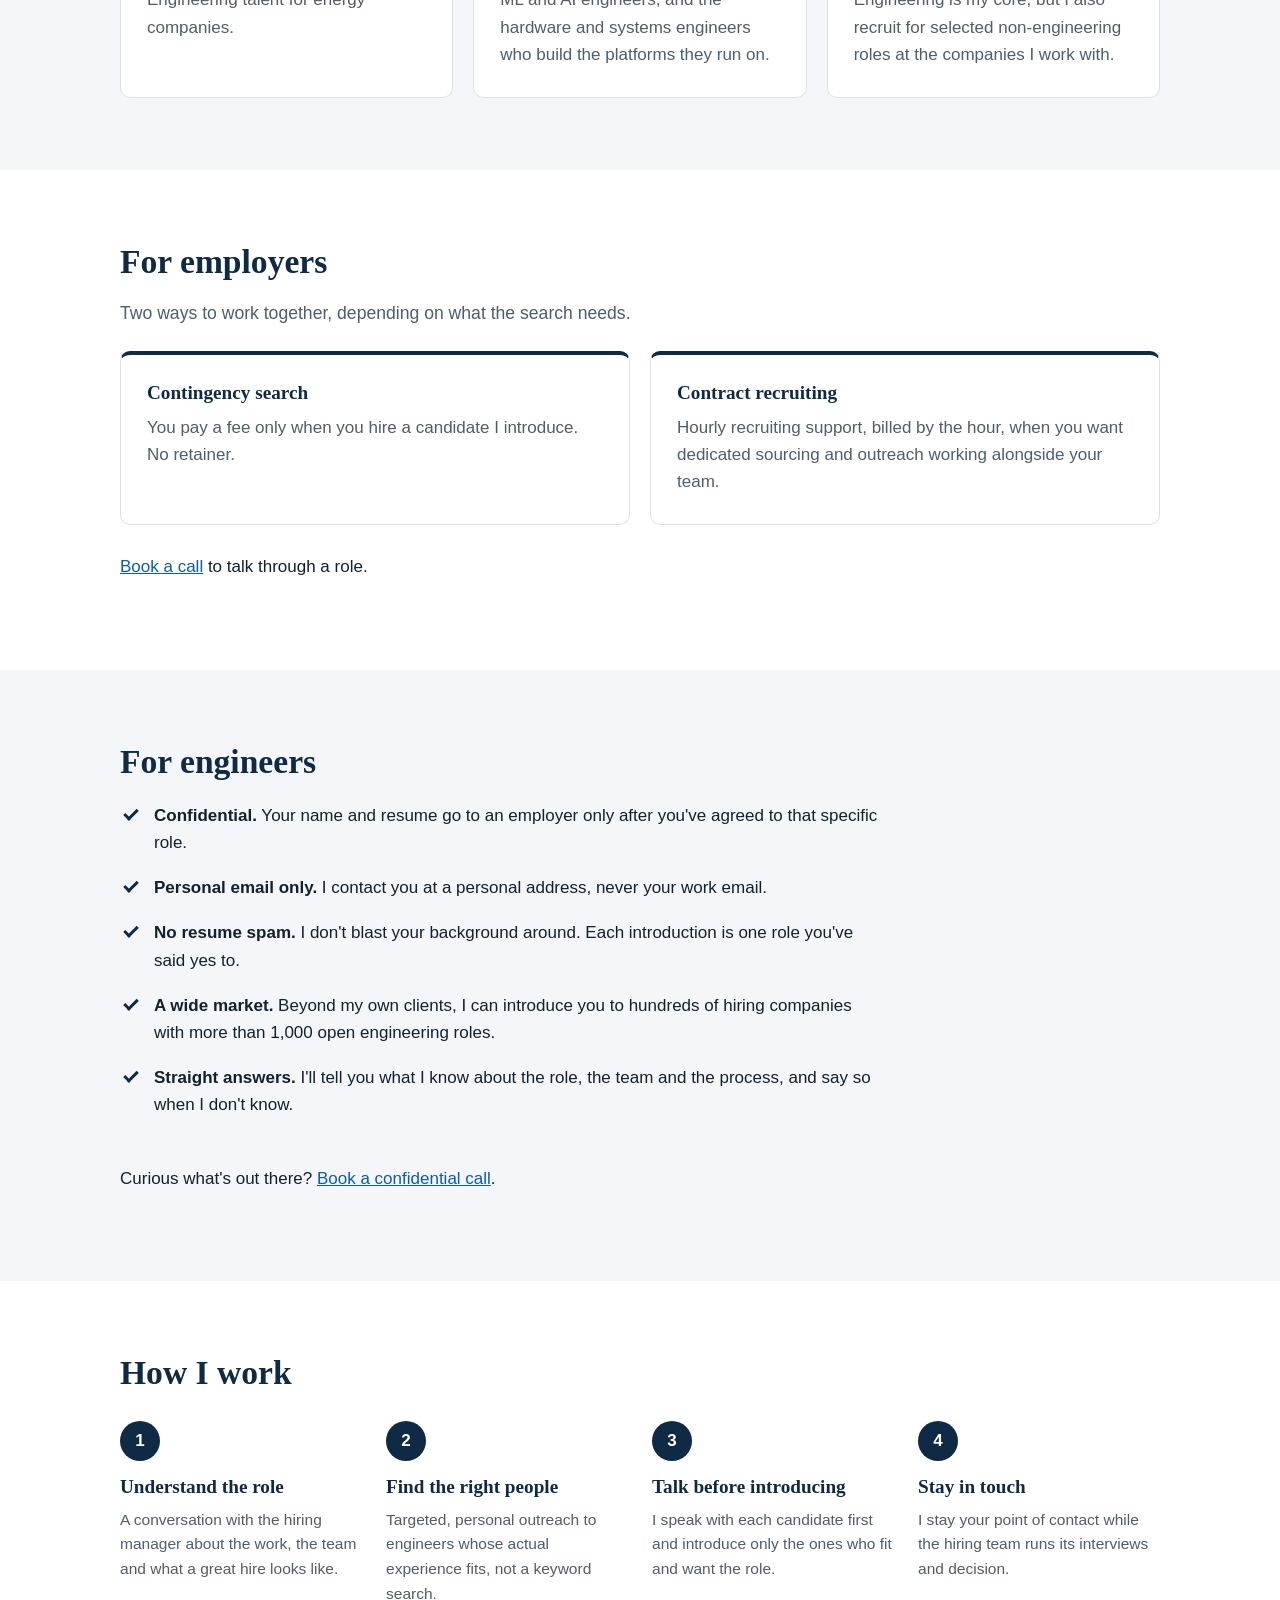
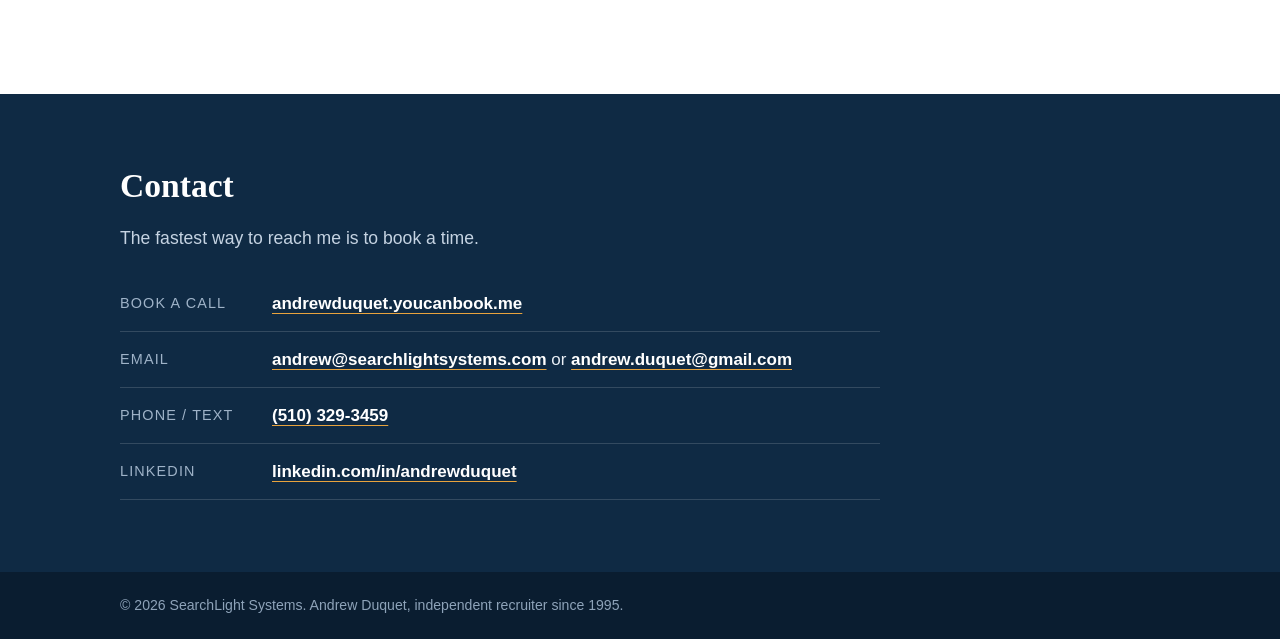
==== commit c97be628: "About: name Purdue for the BSEE, reword degrees paragraph Co-Authored-By: Claude Opus 5.5 <noreply@a" ====
--- a/index.html
+++ b/index.html
@@ -63,7 +63,7 @@
       <div class="wrap narrow">
         <h2>About Andrew</h2>
         <p>I'm Andrew Duquet. I founded SearchLight Systems in 1995 and still run it myself. There are no junior recruiters and no hand-offs: the person you talk to on the first call is the person who represents you.</p>
-        <p>I have a BSEE, so I speak the language, and an MBA from the University of Texas at Austin, so I understand the business behind a hire. When I describe a role to an engineer, or an engineer's background to a hiring manager, I understand what the work actually involves. That's a big part of how SearchLight has made more than 2000 placements.</p>
+        <p>I have a BSEE from Purdue University and an MBA from the University of Texas at Austin. The engineering degree means I understand the technical work, and the MBA means I understand the business reasons behind a hire, technical or not. When I describe a role to an engineer, or an engineer's background to a hiring manager, I know what the work actually involves. That's a big part of how SearchLight has made more than 2000 placements.</p>
       </div>
     </section>
 
